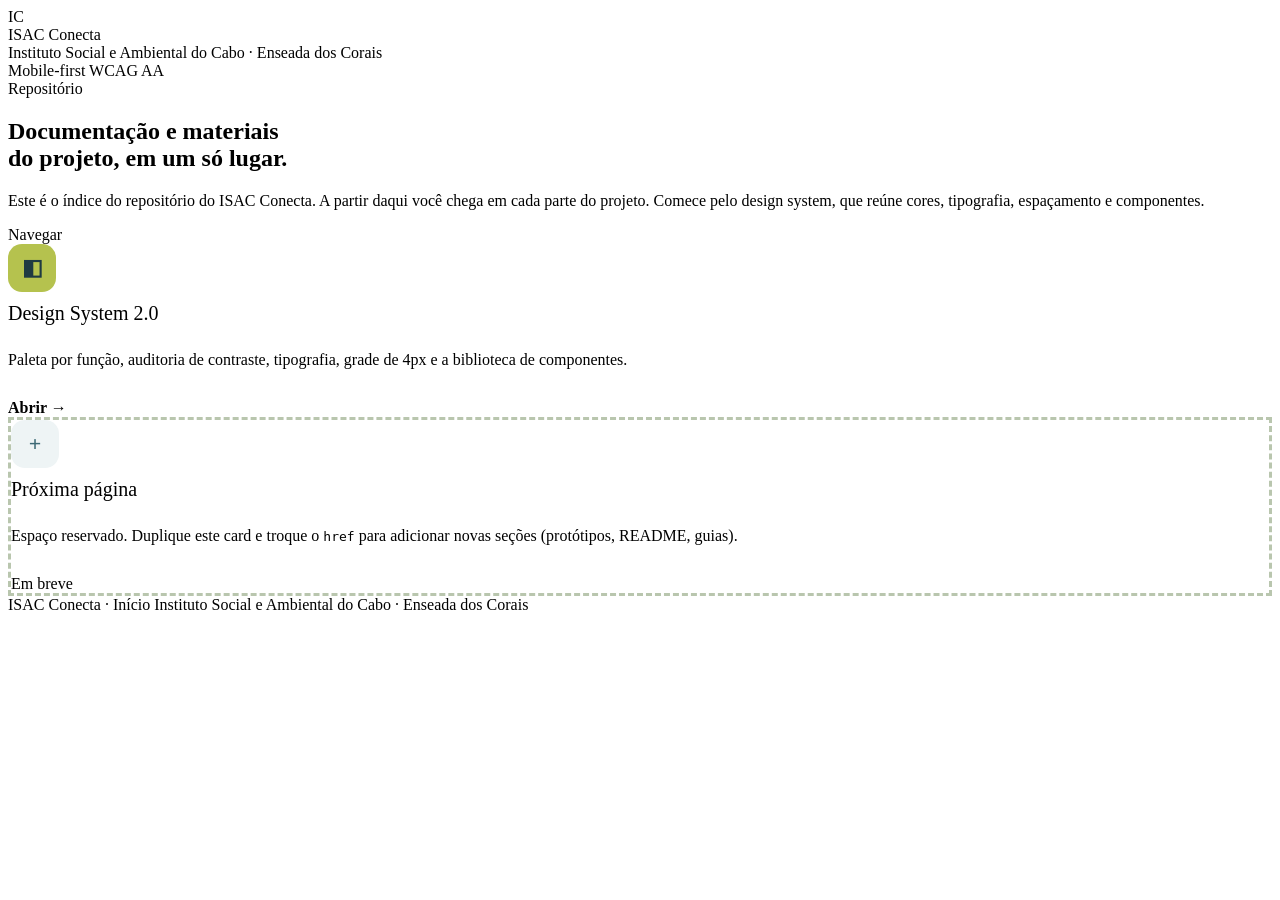
==== index.html @ 73641699 "feat: adiciona site com menu e design system" ====
<!DOCTYPE html>
<html lang="pt-BR">
<head>
<meta charset="utf-8">
<meta name="viewport" content="width=device-width, initial-scale=1">
<title>ISAC Conecta · Início</title>
<link rel="preconnect" href="https://fonts.googleapis.com">
<link rel="preconnect" href="https://fonts.gstatic.com" crossorigin>
<link href="https://fonts.googleapis.com/css2?family=Outfit:wght@400;500;600;700;800&family=Source+Sans+3:ital,wght@0,400;0,500;0,600;0,700;1,400&display=swap" rel="stylesheet">
<link rel="stylesheet" href="assets/style.css">
</head>
<body>
<div class="reading-bar" id="readingBar"></div>
<div class="page">

  <header class="site-header">
    <div class="wrap header-row">
      <div class="brand">
        <div class="brand-mark">IC</div>
        <div>
          <div class="brand-name">ISAC Conecta</div>
          <div class="brand-sub">Instituto Social e Ambiental do Cabo · Enseada dos Corais</div>
        </div>
      </div>
      <div class="chips-head">
        <span class="chip-head">Mobile-first</span>
        <span class="chip-head">WCAG AA</span>
      </div>
    </div>
  </header>

  <main>

    <section class="reveal">
      <div class="eyebrow">Repositório</div>
      <h2 class="h-display" style="max-width:24ch">Documentação e materiais do projeto, em um só lugar.</h2>
      <p class="lead mt-16">Este é o índice do repositório do ISAC Conecta. A partir daqui você chega em cada parte do projeto. Comece pelo design system, que reúne cores, tipografia, espaçamento e componentes.</p>
    </section>

    <section class="reveal">
      <div class="eyebrow">Navegar</div>
      <div class="grid g-300 mt-20 reveal-stagger">

        <a href="design-system.html" class="card hover-lift principle" style="text-decoration:none;color:inherit;display:flex;flex-direction:column;gap:10px">
          <div style="width:48px;height:48px;border-radius:14px;background:#B5C24E;display:grid;place-items:center;color:#1F3A42;font-size:22px;font-weight:700">◧</div>
          <div class="card-title" style="font-size:20px">Design System 2.0</div>
          <p class="card-body">Paleta por função, auditoria de contraste, tipografia, grade de 4px e a biblioteca de componentes.</p>
          <span style="font-weight:700;color:var(--isac-primary-dark);margin-top:4px">Abrir &rarr;</span>
        </a>

        <div class="card" style="display:flex;flex-direction:column;gap:10px;border-style:dashed;border-color:#B9C6AE">
          <div style="width:48px;height:48px;border-radius:14px;background:#EEF4F5;display:grid;place-items:center;color:#3D6A76;font-size:22px;font-weight:700">+</div>
          <div class="card-title" style="font-size:20px">Próxima página</div>
          <p class="card-body">Espaço reservado. Duplique este card e troque o <code>href</code> para adicionar novas seções (protótipos, README, guias).</p>
          <span class="label-kicker" style="margin-top:4px">Em breve</span>
        </div>

      </div>
    </section>

  </main>

  <footer class="site-footer">
    <div class="wrap footer-row">
      <span style="font-size:16px">ISAC Conecta · Início</span>
      <span style="font-size:16px">Instituto Social e Ambiental do Cabo · Enseada dos Corais</span>
    </div>
  </footer>
</div>

<script>
const io=new IntersectionObserver((es)=>{es.forEach(e=>{if(e.isIntersecting){e.target.classList.add('in');io.unobserve(e.target)}})},{threshold:.12,rootMargin:'0px 0px -8% 0px'});
document.querySelectorAll('.reveal,.reveal-stagger').forEach(el=>io.observe(el));
const bar=document.getElementById('readingBar');
const onScroll=()=>{const h=document.documentElement;const p=h.scrollTop/(h.scrollHeight-h.clientHeight);bar.style.width=(p*100)+'%'};
document.addEventListener('scroll',onScroll,{passive:true});onScroll();
</script>
</body>
</html>
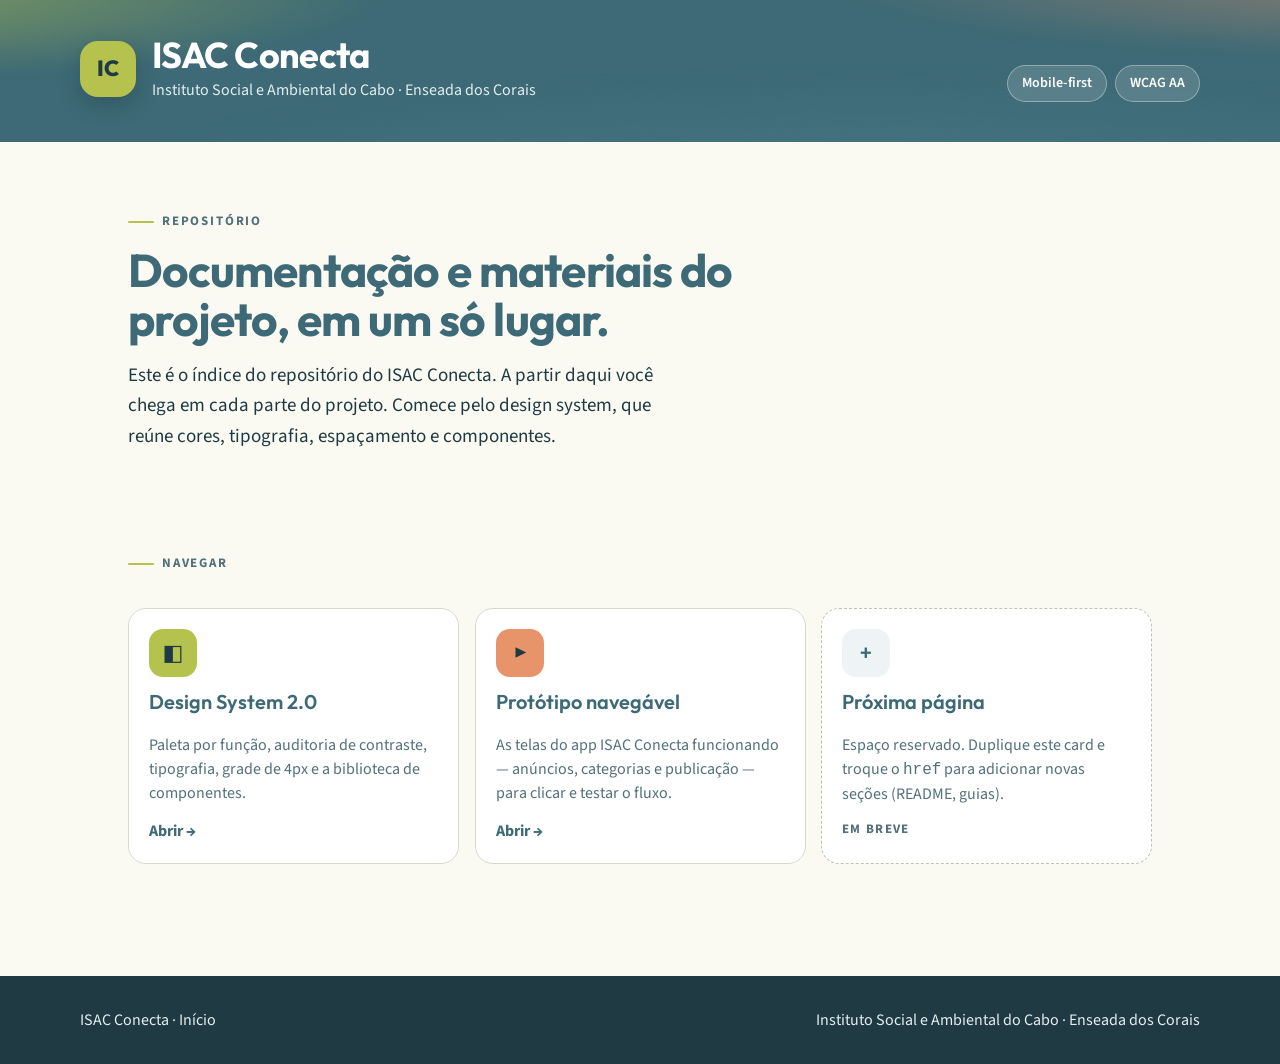
==== commit f0fe04b4: "Add files via upload" ====
--- a/index.html
+++ b/index.html
@@ -48,10 +48,17 @@
           <span style="font-weight:700;color:var(--isac-primary-dark);margin-top:4px">Abrir &rarr;</span>
         </a>
 
+        <a href="prototipo.html" class="card hover-lift principle" style="text-decoration:none;color:inherit;display:flex;flex-direction:column;gap:10px">
+          <div style="width:48px;height:48px;border-radius:14px;background:#E8946A;display:grid;place-items:center;color:#1F3A42;font-size:22px;font-weight:700">▶</div>
+          <div class="card-title" style="font-size:20px">Protótipo navegável</div>
+          <p class="card-body">As telas do app ISAC Conecta funcionando — anúncios, categorias e publicação — para clicar e testar o fluxo.</p>
+          <span style="font-weight:700;color:var(--isac-primary-dark);margin-top:4px">Abrir &rarr;</span>
+        </a>
+
         <div class="card" style="display:flex;flex-direction:column;gap:10px;border-style:dashed;border-color:#B9C6AE">
           <div style="width:48px;height:48px;border-radius:14px;background:#EEF4F5;display:grid;place-items:center;color:#3D6A76;font-size:22px;font-weight:700">+</div>
           <div class="card-title" style="font-size:20px">Próxima página</div>
-          <p class="card-body">Espaço reservado. Duplique este card e troque o <code>href</code> para adicionar novas seções (protótipos, README, guias).</p>
+          <p class="card-body">Espaço reservado. Duplique este card e troque o <code>href</code> para adicionar novas seções (README, guias).</p>
           <span class="label-kicker" style="margin-top:4px">Em breve</span>
         </div>
 
--- a/assets/style.css
+++ b/assets/style.css
@@ -0,0 +1,277 @@
+/* ============================================================
+   TOKENS
+   ============================================================ */
+:root{
+  /* marca & estrutura */
+  --isac-primary:#4A7C8A;
+  --isac-primary-dark:#3D6A76;
+  --isac-ink:#1F3A42;
+  --isac-ink-muted:#52707A;
+  /* ação & destaque */
+  --isac-action:#B5C24E;
+  --isac-action-deep:#6E7826;
+  --isac-action-press:#A8B544;
+  --isac-accent:#E8946A;
+  --isac-accent-deep:#DE855A;
+  /* superfícies */
+  --isac-surface:#FFFFFF;
+  --isac-bg:#FAFAF2;
+  --isac-surface-warm:#F0F2C8;
+  --isac-surface-alt:#D4DCC8;
+  --isac-cream-soft:#F7F8DE;
+  /* estados */
+  --isac-success:#3F7A55;
+  --isac-warning:#9A5B15;
+  --isac-error:#B4462F;
+  --isac-info:#3D6A76;
+  /* linhas */
+  --isac-border:#D4DCC8;
+  --isac-border-soft:#E4E8D8;
+  --isac-field-border:#B9C6AE;
+  /* raio */
+  --r-field:10px; --r-btn:12px; --r-card:18px; --r-pill:999px;
+  /* elevação */
+  --sh-1:0 2px 8px rgba(31,58,66,.08);
+  --sh-2:0 10px 28px rgba(31,58,66,.14);
+  --sh-lift:0 18px 40px rgba(31,58,66,.18);
+  --sh-glow:0 0 0 4px rgba(181,194,78,.28);
+  /* movimento */
+  --ease:cubic-bezier(.22,.61,.36,1);
+  --ease-out:cubic-bezier(.16,1,.3,1);
+  --dur:.45s;
+  /* tipografia */
+  --font-display:"Outfit",system-ui,sans-serif;
+  --font-body:"Source Sans 3",system-ui,sans-serif;
+}
+
+/* ============================================================
+   BASE
+   ============================================================ */
+*{box-sizing:border-box}
+html{scroll-behavior:smooth}
+body{
+  margin:0;background:var(--isac-bg);color:var(--isac-ink);
+  font-family:var(--font-body);-webkit-font-smoothing:antialiased;
+  text-rendering:optimizeLegibility;line-height:1.5;
+}
+h1,h2,h3,h4{font-family:var(--font-display);margin:0;line-height:1.1}
+p{margin:0}
+a{color:var(--isac-primary-dark);text-decoration:underline;text-underline-offset:2px;transition:color .2s var(--ease)}
+a:hover{color:var(--isac-ink)}
+::selection{background:var(--isac-action);color:var(--isac-ink)}
+:focus-visible{outline:3px solid var(--isac-primary-dark);outline-offset:2px;border-radius:6px}
+
+/* ============================================================
+   ESCALA TIPOGRÁFICA (hierarquia)
+   ============================================================ */
+.eyebrow{
+  display:inline-flex;align-items:center;gap:8px;
+  font-family:var(--font-body);font-size:13px;font-weight:700;
+  letter-spacing:.14em;text-transform:uppercase;color:var(--isac-ink-muted);
+  margin-bottom:14px;
+}
+.eyebrow::before{content:"";width:26px;height:2px;background:var(--isac-action);border-radius:2px}
+.h-display{font-family:var(--font-display);font-size:clamp(30px,5.5vw,46px);font-weight:700;letter-spacing:-.02em;color:var(--isac-primary-dark);line-height:1.08}
+.h-section{font-size:clamp(24px,4vw,32px);font-weight:700;letter-spacing:-.01em;color:var(--isac-primary-dark)}
+.h-sub{font-family:var(--font-display);font-size:22px;font-weight:600;color:var(--isac-ink)}
+.h-micro{font-size:15px;font-weight:700;letter-spacing:.08em;text-transform:uppercase;color:var(--isac-ink)}
+.lead{font-size:clamp(17px,2vw,19px);line-height:1.6;color:var(--isac-ink);max-width:62ch;text-wrap:pretty}
+.muted{color:var(--isac-ink-muted)}
+.label-kicker{font-size:13px;font-weight:700;letter-spacing:.1em;text-transform:uppercase;color:var(--isac-ink-muted)}
+
+/* ============================================================
+   LAYOUT
+   ============================================================ */
+.wrap{max-width:1120px;margin:0 auto}
+.page{min-height:100vh;background:var(--isac-bg)}
+main{max-width:1120px;margin:0 auto;padding:clamp(32px,5vw,64px) clamp(16px,5vw,48px) 112px;display:flex;flex-direction:column;gap:clamp(56px,8vw,96px)}
+.grid{display:grid;gap:16px}
+.g-220{grid-template-columns:repeat(auto-fit,minmax(220px,1fr))}
+.g-240{grid-template-columns:repeat(auto-fit,minmax(240px,1fr))}
+.g-260{grid-template-columns:repeat(auto-fit,minmax(260px,1fr))}
+.g-280{grid-template-columns:repeat(auto-fit,minmax(280px,1fr))}
+.g-300{grid-template-columns:repeat(auto-fit,minmax(300px,1fr))}
+.g-200{grid-template-columns:repeat(auto-fit,minmax(200px,1fr))}
+.mt-32{margin-top:32px}.mt-28{margin-top:28px}.mt-20{margin-top:20px}.mt-16{margin-top:16px}.mt-14{margin-top:14px}.mt-10{margin-top:10px}
+
+/* ============================================================
+   HEADER com aurora animada
+   ============================================================ */
+.site-header{position:relative;overflow:hidden;background:var(--isac-primary-dark);color:#fff;padding:36px clamp(16px,5vw,48px) 40px}
+.site-header::before{
+  content:"";position:absolute;inset:-40%;z-index:0;
+  background:
+    radial-gradient(40% 55% at 15% 20%,rgba(181,194,78,.55),transparent 60%),
+    radial-gradient(45% 50% at 85% 15%,rgba(232,148,106,.45),transparent 60%),
+    radial-gradient(50% 60% at 60% 90%,rgba(74,124,138,.6),transparent 65%);
+  filter:blur(6px);animation:aurora 18s ease-in-out infinite alternate;
+}
+@keyframes aurora{0%{transform:translate3d(-3%,-2%,0) scale(1.05)}100%{transform:translate3d(4%,3%,0) scale(1.15)}}
+.site-header>*{position:relative;z-index:1}
+.header-row{display:flex;flex-wrap:wrap;gap:20px;align-items:flex-end;justify-content:space-between}
+.brand{display:flex;gap:16px;align-items:center}
+.brand-mark{
+  width:56px;height:56px;border-radius:18px;background:var(--isac-action);
+  display:grid;place-items:center;font-family:var(--font-display);font-weight:800;
+  font-size:22px;color:var(--isac-ink);flex:none;
+  box-shadow:0 8px 20px rgba(31,58,66,.35);animation:floaty 5s var(--ease) infinite;
+}
+@keyframes floaty{0%,100%{transform:translateY(0) rotate(0)}50%{transform:translateY(-5px) rotate(-2deg)}}
+.brand-name{font-family:var(--font-display);font-size:clamp(28px,5vw,36px);font-weight:700;letter-spacing:-.02em;line-height:1.05}
+.brand-sub{font-size:16px;color:#E4EEF0;margin-top:4px}
+.chips-head{display:flex;gap:8px;flex-wrap:wrap}
+.chip-head{
+  background:rgba(255,255,255,.14);border:1px solid rgba(255,255,255,.35);color:#fff;
+  font-size:14px;font-weight:600;padding:7px 14px;border-radius:var(--r-pill);
+  backdrop-filter:blur(4px);transition:transform .25s var(--ease),background .25s var(--ease);
+}
+.chip-head:hover{transform:translateY(-2px);background:rgba(255,255,255,.24)}
+
+/* ============================================================
+   CARD base + hover
+   ============================================================ */
+.card{
+  background:var(--isac-surface);border:1px solid var(--isac-border);border-radius:var(--r-card);
+  padding:20px;transition:transform var(--dur) var(--ease-out),box-shadow var(--dur) var(--ease-out),border-color var(--dur) var(--ease-out);
+  will-change:transform;
+}
+.card.hover-lift:hover{transform:translateY(-6px);box-shadow:var(--sh-lift);border-color:var(--isac-primary)}
+.card-title{font-family:var(--font-display);font-size:18px;font-weight:600;color:var(--isac-primary-dark)}
+.card-body{font-size:16px;line-height:1.5;color:var(--isac-ink-muted);margin-top:6px}
+
+/* princípios com barra que cresce */
+.principle{position:relative;overflow:hidden}
+.principle::after{content:"";position:absolute;left:0;bottom:0;height:3px;width:0;background:var(--isac-action);transition:width var(--dur) var(--ease)}
+.principle:hover::after{width:100%}
+
+/* ============================================================
+   SWATCHES de cor
+   ============================================================ */
+.swatch{border-radius:var(--r-card);overflow:hidden;border:1px solid var(--isac-border);background:var(--isac-surface);transition:transform var(--dur) var(--ease-out),box-shadow var(--dur) var(--ease-out)}
+.swatch:hover{transform:translateY(-4px);box-shadow:var(--sh-2)}
+.swatch-fill{height:104px;display:flex;align-items:flex-end;padding:12px;font-size:15px;font-weight:600;position:relative;overflow:hidden}
+.swatch-fill::after{content:"";position:absolute;inset:0;background:linear-gradient(120deg,transparent 30%,rgba(255,255,255,.35) 50%,transparent 70%);transform:translateX(-120%);transition:transform .7s var(--ease)}
+.swatch:hover .swatch-fill::after{transform:translateX(120%)}
+.swatch-meta{padding:14px 16px 16px}
+.swatch-name{font-family:var(--font-display);font-size:17px;font-weight:600}
+.swatch-token{font-size:14px;color:var(--isac-ink-muted);margin-top:2px;font-variant-numeric:tabular-nums}
+.swatch-use{font-size:15px;color:var(--isac-ink);margin-top:8px;line-height:1.45}
+
+/* ============================================================
+   BOTÕES (estados reais)
+   ============================================================ */
+.btn{
+  font-family:var(--font-body);font-weight:700;border:none;cursor:pointer;
+  border-radius:var(--r-btn);padding:14px 24px;min-height:48px;font-size:17px;
+  display:inline-flex;align-items:center;gap:10px;position:relative;overflow:hidden;
+  transition:transform .18s var(--ease),box-shadow .25s var(--ease),background .25s var(--ease);
+}
+.btn::after{content:"";position:absolute;inset:0;background:radial-gradient(circle at center,rgba(255,255,255,.5),transparent 60%);opacity:0;transform:scale(.4);transition:opacity .5s,transform .5s}
+.btn:active::after{opacity:.6;transform:scale(1.6);transition:0s}
+.btn:hover{transform:translateY(-2px)}
+.btn:active{transform:translateY(0)}
+.btn-primary{background:var(--isac-action);color:var(--isac-ink)}
+.btn-primary:hover{background:var(--isac-action-press);box-shadow:0 10px 22px rgba(110,120,38,.32)}
+.btn-secondary{background:var(--isac-surface);color:var(--isac-primary-dark);border:2px solid var(--isac-primary);padding:12px 22px}
+.btn-secondary:hover{background:#EEF4F5;box-shadow:var(--sh-1)}
+.btn-ghost{background:transparent;color:var(--isac-primary-dark);font-weight:600;text-decoration:underline;text-underline-offset:3px;padding:12px 14px}
+.btn-ghost:hover{color:var(--isac-ink);transform:translateY(0)}
+.btn-accent{background:var(--isac-accent);color:var(--isac-ink)}
+.btn-accent:hover{background:var(--isac-accent-deep);box-shadow:0 10px 22px rgba(222,133,90,.35)}
+.btn-disabled{background:var(--isac-border-soft);color:#7B8A92;cursor:not-allowed}
+.btn-disabled:hover{transform:none;box-shadow:none}
+.btn-lg{font-size:18px;padding:18px 28px;min-height:56px;border-radius:14px}
+.btn-sm{font-size:15px;padding:10px 16px;min-height:40px;border-radius:10px}
+.btn-pressed{background:var(--isac-action-press);box-shadow:inset 0 2px 6px rgba(31,58,66,.18)}
+.spinner{width:18px;height:18px;border:3px solid rgba(31,58,66,.35);border-top-color:var(--isac-ink);border-radius:50%;display:inline-block;animation:spin .8s linear infinite}
+@keyframes spin{to{transform:rotate(360deg)}}
+
+/* ============================================================
+   CAMPOS
+   ============================================================ */
+.field-card{background:var(--isac-surface);border:1px solid var(--isac-border);border-radius:var(--r-card);padding:22px;display:flex;flex-direction:column;gap:20px}
+.field label,.field-label{display:block;font-size:16px;font-weight:600;color:var(--isac-ink);margin-bottom:8px}
+.input{width:100%;font-family:var(--font-body);font-size:17px;color:var(--isac-ink);background:var(--isac-surface);border:1.5px solid var(--isac-field-border);border-radius:var(--r-field);padding:14px 16px;min-height:52px;transition:border-color .2s var(--ease),box-shadow .2s var(--ease)}
+.input:hover{border-color:var(--isac-primary)}
+.input:focus{outline:none;border-color:var(--isac-primary);box-shadow:var(--sh-glow)}
+.input.is-focus{border-color:var(--isac-primary);box-shadow:0 0 0 3px rgba(61,106,118,.28)}
+.input.is-error{background:#FDF1ED;border-color:var(--isac-error)}
+.hint{font-size:15px;color:var(--isac-ink-muted);margin-top:6px}
+.hint-error{font-size:15px;color:var(--isac-error);font-weight:600;display:flex;gap:8px;align-items:center;margin-top:6px}
+.badge-x{width:18px;height:18px;border-radius:5px;background:var(--isac-error);color:#fff;font-size:13px;font-weight:700;display:grid;place-items:center;flex:none}
+
+/* ============================================================
+   CHIPS / ETIQUETAS
+   ============================================================ */
+.tag{font-size:14px;font-weight:700;padding:6px 12px;border-radius:8px;color:var(--isac-ink);transition:transform .2s var(--ease)}
+.tag:hover{transform:translateY(-2px)}
+.pill{font-size:16px;font-weight:600;padding:11px 18px;border-radius:var(--r-pill);min-height:44px;display:inline-flex;align-items:center;cursor:pointer;transition:transform .2s var(--ease),background .2s var(--ease),color .2s var(--ease),box-shadow .2s var(--ease)}
+.pill-active{background:var(--isac-primary-dark);color:#fff}
+.pill-active:hover{box-shadow:0 8px 18px rgba(61,106,118,.3)}
+.pill-idle{background:var(--isac-surface);color:var(--isac-primary-dark);border:1.5px solid var(--isac-field-border)}
+.pill-idle:hover{background:#EEF4F5;border-color:var(--isac-primary);transform:translateY(-2px)}
+
+/* ============================================================
+   ANÚNCIO / navegação / feedback
+   ============================================================ */
+.listing{background:var(--isac-surface);border-radius:var(--r-card);overflow:hidden;box-shadow:var(--sh-1);transition:transform var(--dur) var(--ease-out),box-shadow var(--dur) var(--ease-out)}
+.listing:hover{transform:translateY(-6px);box-shadow:var(--sh-lift)}
+.listing-photo{height:148px;background:var(--isac-surface-alt);display:grid;place-items:center;color:var(--isac-ink-muted);font-size:15px;font-weight:600;position:relative;overflow:hidden}
+.listing-photo::before{content:"";position:absolute;inset:0;background:linear-gradient(110deg,transparent 35%,rgba(255,255,255,.4) 50%,transparent 65%);transform:translateX(-120%);transition:transform .8s var(--ease)}
+.listing:hover .listing-photo::before{transform:translateX(120%)}
+.badge-abs{position:absolute;top:12px;left:12px}
+.avatar{width:32px;height:32px;border-radius:var(--r-pill);background:var(--isac-surface-warm);color:var(--isac-ink);font-size:14px;font-weight:700;display:grid;place-items:center;flex:none}
+
+.feedback{border-radius:14px;padding:16px 18px;display:flex;gap:12px;align-items:flex-start;transition:transform .25s var(--ease),box-shadow .25s var(--ease)}
+.feedback:hover{transform:translateX(4px);box-shadow:var(--sh-1)}
+.fb-icon{width:26px;height:26px;border-radius:8px;color:#fff;font-size:15px;font-weight:700;display:grid;place-items:center;flex:none}
+
+.skeleton-line{height:16px;border-radius:6px;background:linear-gradient(90deg,#E7EAE2 25%,#F2F4EC 37%,#E7EAE2 63%);background-size:400% 100%;animation:shimmer 1.4s ease infinite}
+@keyframes shimmer{0%{background-position:100% 0}100%{background-position:-100% 0}}
+
+/* nav demo */
+.nav-top{background:var(--isac-primary-dark);padding:14px 18px;display:flex;align-items:center;justify-content:space-between;gap:12px}
+.nav-item{display:flex;flex-direction:column;align-items:center;gap:4px;cursor:pointer;padding:4px 2px;border-radius:12px;transition:background .2s var(--ease),transform .2s var(--ease)}
+.nav-item:hover{background:#EEF4F5;transform:translateY(-2px)}
+.nav-fab{width:46px;height:46px;border-radius:16px;background:var(--isac-action);color:var(--isac-ink);font-size:24px;font-weight:700;display:grid;place-items:center;transition:transform .25s var(--ease),box-shadow .25s var(--ease)}
+.nav-item:hover .nav-fab{transform:rotate(90deg) scale(1.05);box-shadow:0 8px 18px rgba(110,120,38,.35)}
+
+/* tabela auditoria */
+.audit{background:var(--isac-surface);border:1px solid var(--isac-border);border-radius:var(--r-card);overflow:hidden}
+.audit-row{display:grid;grid-template-columns:1fr auto auto;gap:12px;padding:14px 18px;align-items:center;transition:background .2s var(--ease)}
+.audit-row+.audit-row{border-top:1px solid var(--isac-border-soft)}
+.audit-row:not(.audit-head):hover{background:#F7F9F0}
+.audit-head{background:var(--isac-surface-warm);font-size:14px;font-weight:700;letter-spacing:.06em;text-transform:uppercase}
+.status-aa{background:#E2EFE6;color:#2C5F42;font-size:13px;font-weight:700;padding:5px 10px;border-radius:var(--r-pill)}
+.status-fail{background:#FDF1ED;color:var(--isac-error);font-size:13px;font-weight:700;padding:5px 10px;border-radius:var(--r-pill)}
+.tabnum{font-variant-numeric:tabular-nums}
+
+/* barra de espaçamento */
+.sp-bar{height:18px;background:var(--isac-primary);border-radius:2px;transition:transform .3s var(--ease)}
+.sp-row:hover .sp-bar{transform:scaleX(1.12);transform-origin:left}
+
+/* ============================================================
+   SCROLL REVEAL
+   ============================================================ */
+.reveal{opacity:0;transform:translateY(24px);transition:opacity .7s var(--ease-out),transform .7s var(--ease-out)}
+.reveal.in{opacity:1;transform:none}
+.reveal-stagger>*{opacity:0;transform:translateY(20px);transition:opacity .6s var(--ease-out),transform .6s var(--ease-out)}
+.reveal-stagger.in>*{opacity:1;transform:none}
+.reveal-stagger.in>*:nth-child(1){transition-delay:.04s}
+.reveal-stagger.in>*:nth-child(2){transition-delay:.10s}
+.reveal-stagger.in>*:nth-child(3){transition-delay:.16s}
+.reveal-stagger.in>*:nth-child(4){transition-delay:.22s}
+.reveal-stagger.in>*:nth-child(5){transition-delay:.28s}
+.reveal-stagger.in>*:nth-child(6){transition-delay:.34s}
+
+/* progresso de leitura */
+.reading-bar{position:fixed;top:0;left:0;height:3px;width:0;background:linear-gradient(90deg,var(--isac-action),var(--isac-accent));z-index:50;transition:width .1s linear}
+
+/* footer */
+.site-footer{background:var(--isac-ink);color:#E4EEF0;padding:32px clamp(16px,5vw,48px)}
+.footer-row{display:flex;flex-wrap:wrap;gap:12px;justify-content:space-between;align-items:center}
+
+@media (prefers-reduced-motion:reduce){
+  *{animation:none!important;transition:none!important}
+  .reveal,.reveal-stagger>*{opacity:1;transform:none}
+}
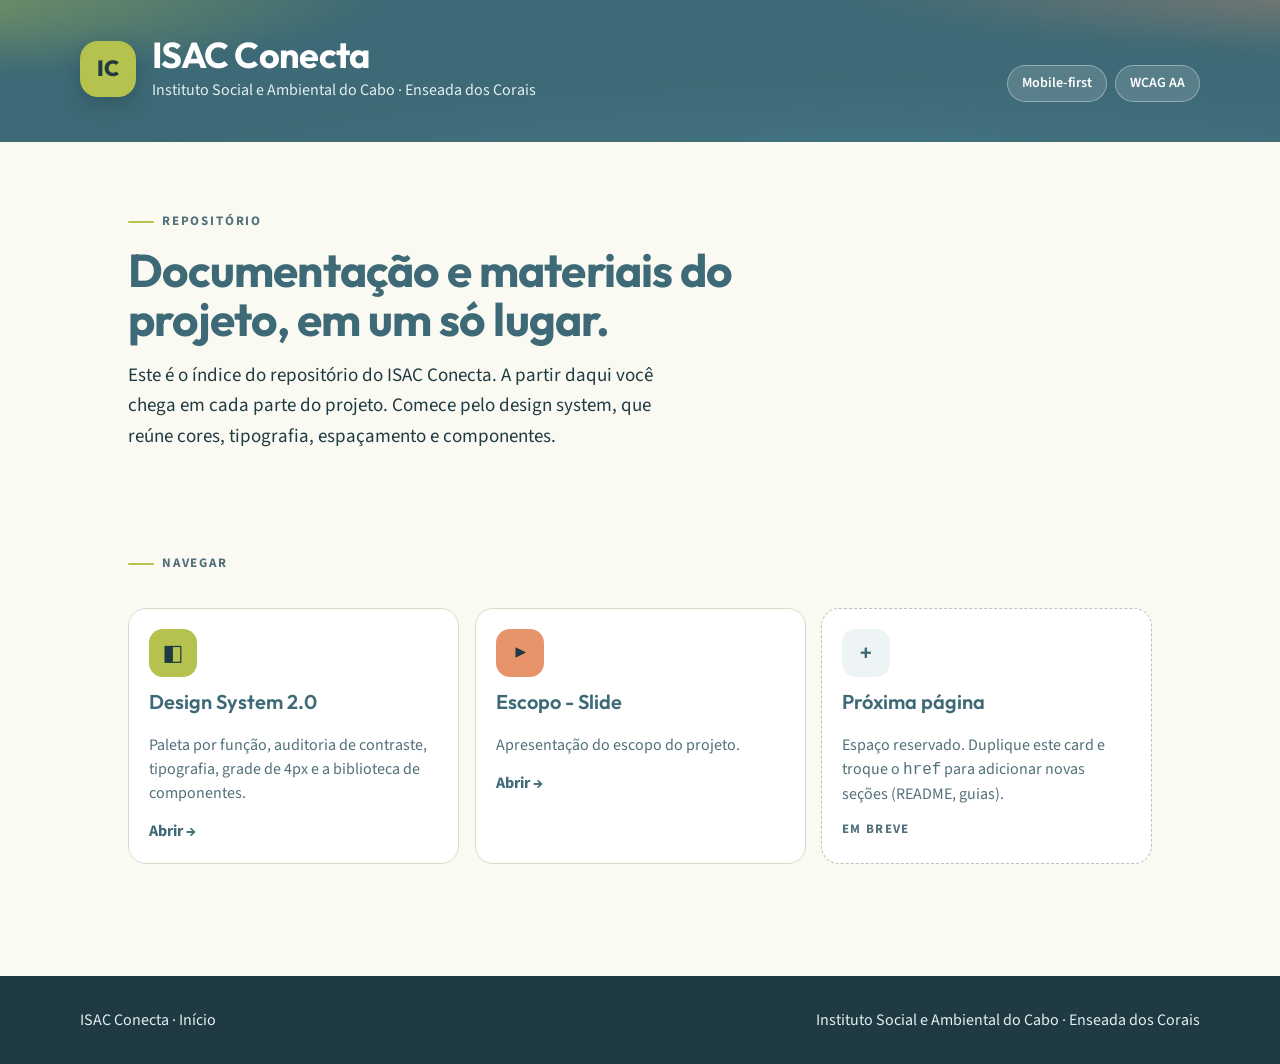
==== commit a104c714: "git(edita): links para paginas do projeto" ====
--- a/index.html
+++ b/index.html
@@ -48,10 +48,10 @@
           <span style="font-weight:700;color:var(--isac-primary-dark);margin-top:4px">Abrir &rarr;</span>
         </a>
 
-        <a href="prototipo.html" class="card hover-lift principle" style="text-decoration:none;color:inherit;display:flex;flex-direction:column;gap:10px">
+        <a href="apresentacao-escopo.html" class="card hover-lift principle" style="text-decoration:none;color:inherit;display:flex;flex-direction:column;gap:10px">
           <div style="width:48px;height:48px;border-radius:14px;background:#E8946A;display:grid;place-items:center;color:#1F3A42;font-size:22px;font-weight:700">▶</div>
-          <div class="card-title" style="font-size:20px">Protótipo navegável</div>
-          <p class="card-body">As telas do app ISAC Conecta funcionando — anúncios, categorias e publicação — para clicar e testar o fluxo.</p>
+          <div class="card-title" style="font-size:20px">Escopo - Slide</div>
+          <p class="card-body">Apresentação do escopo do projeto.</p>
           <span style="font-weight:700;color:var(--isac-primary-dark);margin-top:4px">Abrir &rarr;</span>
         </a>
 
